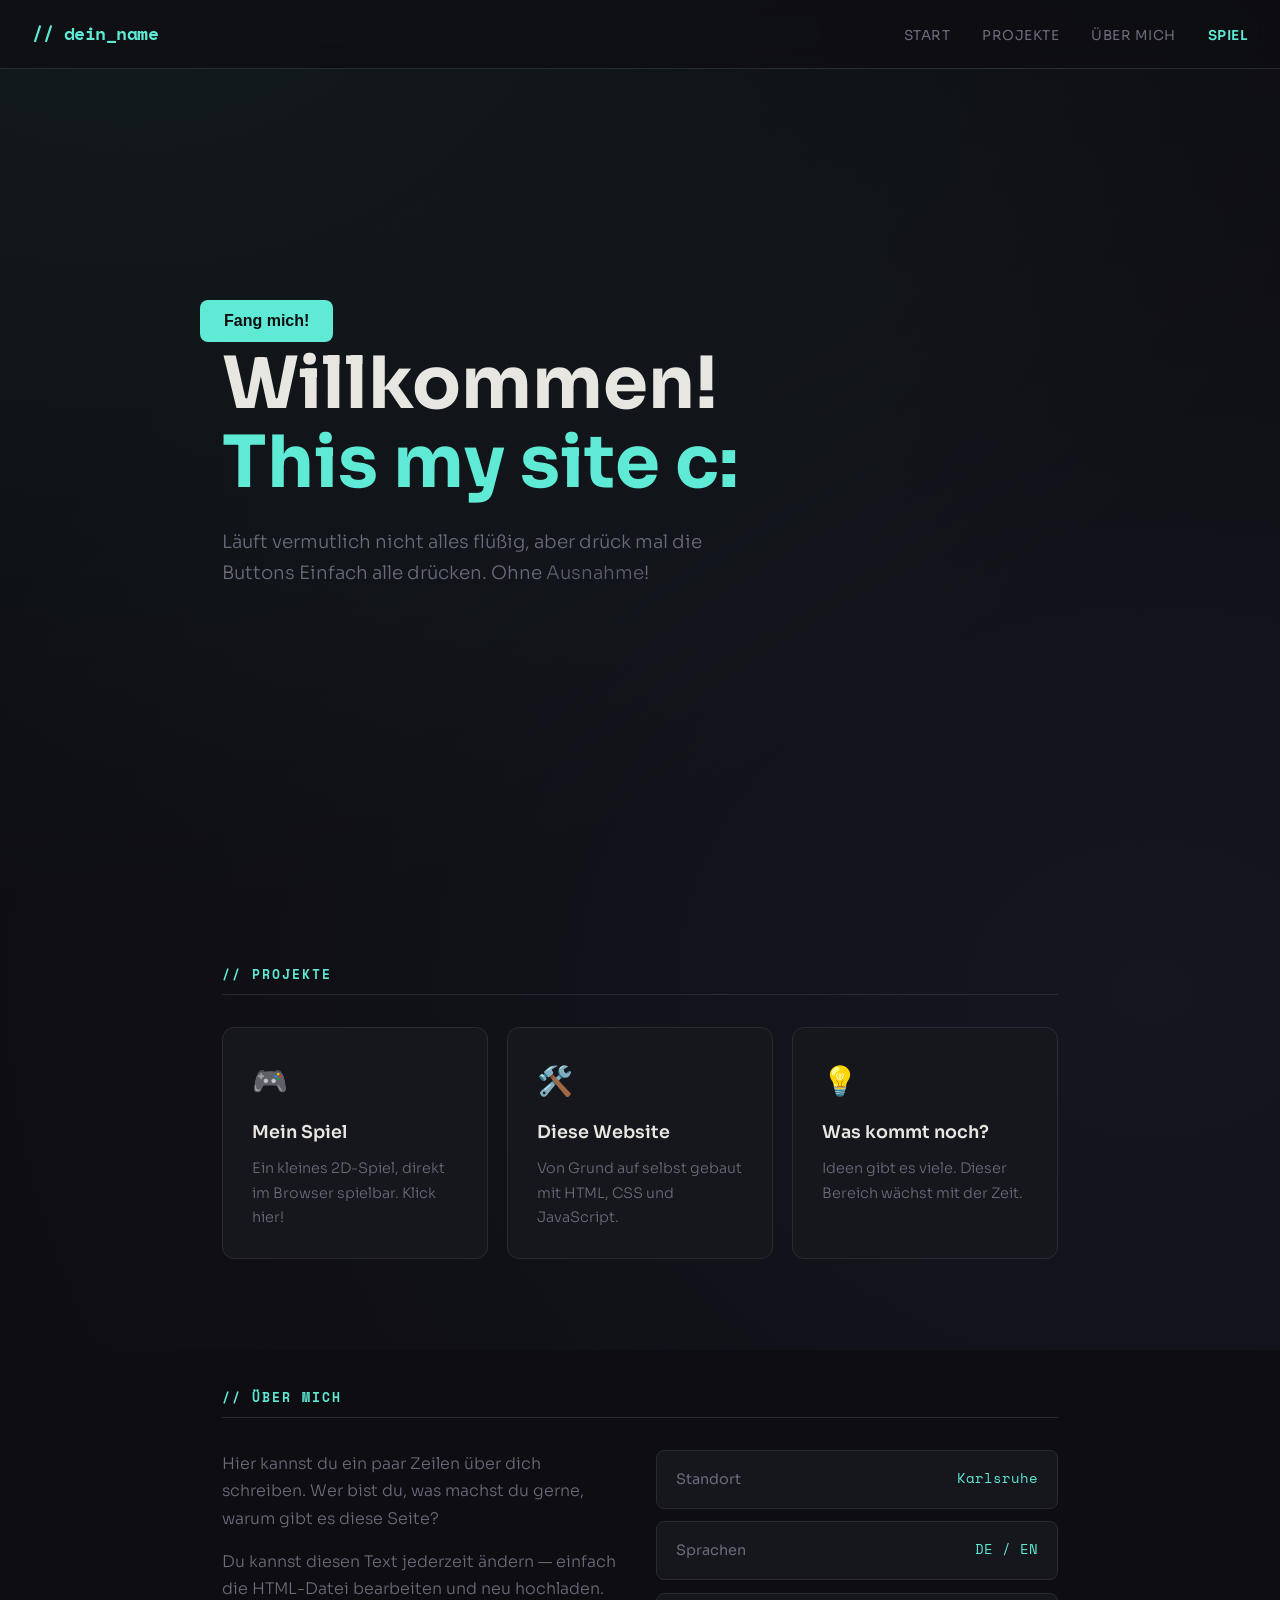
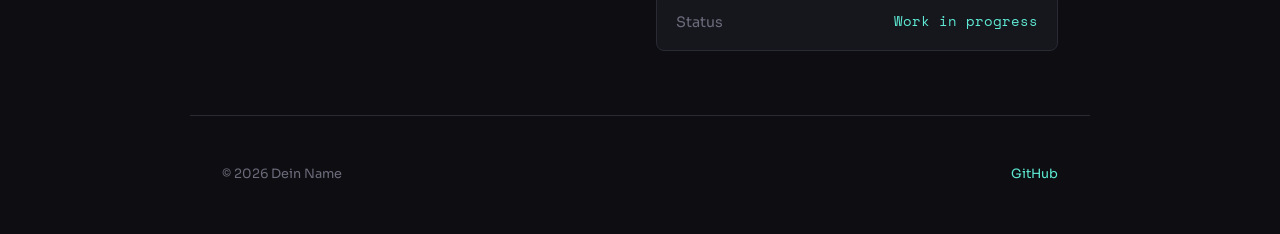
==== index.html @ e646f84d "Update index.html Shy-Button positions anpassung" ====
<!DOCTYPE html>
<html lang="de">
<head>
    <meta charset="UTF-8">
    <meta name="viewport" content="width=device-width, initial-scale=1.0">
    <title>Meine Seite</title>

    <!-- =============================================
         EXTERNE SCHRIFTARTEN
         Google Fonts laedt die Schriften von einem
         externen Server. Das ist ein Link, kein Download.
         ============================================= -->
    <link href="https://fonts.googleapis.com/css2?family=Sora:wght@300;400;600;700&family=Space+Mono:wght@400;700&display=swap" rel="stylesheet">

    <!-- =============================================
         EXTERNE CSS-DATEI
         Hier wird die Datei "style.css" eingebunden.
         Der Browser laedt sie automatisch und wendet
         alle Styles auf diese Seite an.
         
         href="style.css" bedeutet: Die Datei liegt im
         selben Ordner wie diese HTML-Datei.
         ============================================= -->
    <link rel="stylesheet" href="style.css">
</head>
<body>

    <!-- =============================================
         NAVIGATION
         Jeder Link verweist auf eine Stelle auf dieser
         Seite (z.B. #start) oder auf eine andere Datei
         (z.B. game.html).
         
         - href="#start"     = springt zum Element mit id="start" auf DIESER Seite
         - href="game.html"  = oeffnet eine ANDERE HTML-Datei
         ============================================= -->
    <nav>
        <div class="logo">// dein_name</div>
        <ul class="nav-links">
            <li><a href="#start">Start</a></li>
            <li><a href="#projekte">Projekte</a></li>
            <li><a href="#ueber">Über mich</a></li>
            <li><a href="game.html" class="nav-game-link">Spiel</a></li>
        </ul>
    </nav>

    <!-- Hero -->
    <div class="hero" id="start">
        <h1>
            Willkommen!<br>
            <span class="highlight">This my site c:</span>
        </h1>
        <p class="subtitle">
            Läuft vermutlich nicht alles flüßig, aber drück mal die Buttons
            Einfach alle drücken. Ohne <a href="drehum.html" style="text-decoration: none; opacity: 0.85; color: #6b6b7b;">Ausnahme</a>!
        </p>
    </div>
    
    <button class="shy-button" style="padding: 12px 24px; background: #5eead4; color: #0e0e12; border: none; border-radius: 8px; font-size: 1rem; font-weight: 600; cursor: pointer; top: 300px; left: 200px;">
    Fang mich!
    </button>
    
    <!-- Projekte -->
    <section id="projekte">
        <h2>// Projekte</h2>
        <div class="card-grid">

            <!-- =============================================
                 VERLINKUNG ZU EINER ANDEREN SEITE
                 Diese Karte ist klickbar und fuehrt zu game.html.
                 Das <a>-Tag umschliesst die ganze Karte.
                 ============================================= -->
            <a href="game.html" class="card card-link">
                <div class="icon">🎮</div>
                <h3>Mein Spiel</h3>
                <p>Ein kleines 2D-Spiel, direkt im Browser spielbar. Klick hier!</p>
            </a>

            <div class="card">
                <div class="icon">🛠️</div>
                <h3>Diese Website</h3>
                <p>Von Grund auf selbst gebaut mit HTML, CSS und JavaScript.</p>
            </div>

            <div class="card">
                <div class="icon">💡</div>
                <h3>Was kommt noch?</h3>
                <p>Ideen gibt es viele. Dieser Bereich wächst mit der Zeit.</p>
            </div>
        </div>
    </section>

    <!-- Ueber mich -->
    <section id="ueber">
        <h2>// Über mich</h2>
        <div class="about-content">
            <div class="about-text">
                <p>
                    Hier kannst du ein paar Zeilen über dich schreiben.
                    Wer bist du, was machst du gerne, warum gibt es diese Seite?
                </p>
                <p>
                    Du kannst diesen Text jederzeit ändern —
                    einfach die HTML-Datei bearbeiten und neu hochladen.
                </p>
            </div>
            <div class="fact-list">
                <div class="fact">
                    <span class="label">Standort</span>
                    <span class="value">Karlsruhe</span>
                </div>
                <div class="fact">
                    <span class="label">Sprachen</span>
                    <span class="value">DE / EN</span>
                </div>
                <div class="fact">
                    <span class="label">Status</span>
                    <span class="value">Work in progress</span>
                </div>
            </div>
        </div>
    </section>

    <!-- Footer -->
    <footer>
        <span>&copy; 2026 Dein Name</span>
        <a href="https://github.com/NikosCHMBR" target="_blank">GitHub</a>
    </footer>

    <!-- =============================================
         EXTERNE JAVASCRIPT-DATEI
         Diese Zeile laedt "script.js" und fuehrt den
         Code darin aus.
         
         WICHTIG: Das <script>-Tag steht am ENDE des <body>,
         damit der Browser zuerst die ganze Seite aufbaut
         und erst danach das JavaScript ausfuehrt.
         Wuerde es im <head> stehen, koennte das Script
         die HTML-Elemente noch nicht finden.
         ============================================= -->
    <script src="script.js"></script>
</body>
</html>
---- style.css ----
/* ==============================================
   STYLE.CSS — Das zentrale Stylesheet deiner Seite
   ================================================
   
   Diese Datei kontrolliert das gesamte Aussehen
   deiner Website. Sie wird von jeder HTML-Seite
   eingebunden, die diesen Stil verwenden soll:
   
       <link rel="stylesheet" href="style.css">
   
   VORTEIL: Wenn du hier eine Farbe aenderst, aendert
   sie sich auf ALLEN Seiten gleichzeitig. Du musst
   nicht jede HTML-Datei einzeln anfassen.
   ================================================ */


/* ==============================================
   CSS-VARIABLEN
   ================================================
   Definiere Farben einmal, benutze sie ueberall.
   Um das Farbschema deiner ganzen Seite zu aendern,
   musst du nur diese Werte hier anpassen.
   
   Verwendung im Code: color: var(--accent);
   ================================================ */
:root {
    --bg: #0e0e12;
    --text: #e8e6e1;
    --accent: #5eead4;
    --accent-dim: #2dd4a820;
    --card-bg: #16161d;
    --card-border: #2a2a35;
    --subtle: #6b6b7b;
}


/* ==============================================
   GRUNDEINSTELLUNGEN (RESET)
   ================================================
   Jeder Browser hat eigene Standard-Abstände.
   Dieses Reset sorgt dafuer, dass deine Seite
   ueberall gleich aussieht.
   ================================================ */
* {
    margin: 0;
    padding: 0;
    box-sizing: border-box;
}

body {
    font-family: 'Sora', sans-serif;
    background: var(--bg);
    color: var(--text);
    line-height: 1.7;
    min-height: 100vh;
    overflow-x: hidden;
}


/* ==============================================
   HINTERGRUND-EFFEKT
   ================================================
   Ein dezenter, sich langsam bewegender Farbverlauf
   hinter dem gesamten Seiteninhalt. Rein dekorativ.
   Kannst du entfernen, wenn du es schlichter willst.
   ================================================ */
body::before {
    content: '';
    position: fixed;
    top: -50%;
    left: -50%;
    width: 200%;
    height: 200%;
    background: radial-gradient(ellipse at 30% 20%, #5eead410 0%, transparent 50%),
                radial-gradient(ellipse at 70% 80%, #818cf810 0%, transparent 50%);
    z-index: -1;
    animation: drift 20s ease-in-out infinite alternate;
}

@keyframes drift {
    from { transform: translate(0, 0) rotate(0deg); }
    to { transform: translate(30px, -20px) rotate(3deg); }
}


/* ==============================================
   NAVIGATION
   ================================================
   Die Navigationsleiste ist "fixed" — sie bleibt
   oben stehen, auch wenn der Nutzer scrollt.
   "backdrop-filter: blur" erzeugt den Glaseffekt.
   ================================================ */
nav {
    position: fixed;
    top: 0;
    width: 100%;
    padding: 1.2rem 2rem;
    display: flex;
    justify-content: space-between;
    align-items: center;
    background: #0e0e12cc;
    backdrop-filter: blur(12px);
    border-bottom: 1px solid var(--card-border);
    z-index: 100;
}

.logo {
    font-family: 'Space Mono', monospace;
    font-weight: 700;
    font-size: 1.1rem;
    color: var(--accent);
    letter-spacing: -0.5px;
}

.nav-links {
    display: flex;
    gap: 2rem;
    list-style: none;
}

.nav-links a {
    color: var(--subtle);
    text-decoration: none;
    font-size: 0.85rem;
    font-weight: 400;
    letter-spacing: 0.5px;
    text-transform: uppercase;
    transition: color 0.3s;
}

.nav-links a:hover {
    color: var(--accent);
}

/* Spezieller Stil fuer den "Spiel"-Link in der Navigation */
.nav-game-link {
    color: var(--accent) !important;
    font-weight: 600 !important;
}


/* ==============================================
   HERO-BEREICH (Startseite, erster Eindruck)
   ================================================
   Der grosse Begrüssungsbereich, den Besucher
   zuerst sehen. "min-height: 100vh" bedeutet,
   dass er mindestens so hoch ist wie das Fenster.
   ================================================ */
.hero {
    min-height: 100vh;
    display: flex;
    flex-direction: column;
    justify-content: center;
    padding: 6rem 2rem 4rem;
    max-width: 900px;
    margin: 0 auto;
}

.hero .greeting {
    font-family: 'Space Mono', monospace;
    font-size: 0.9rem;
    color: var(--accent);
    margin-bottom: 1rem;
    opacity: 0;
    animation: fadeUp 0.6s ease forwards 0.2s;
}

.hero h1 {
    font-size: clamp(2.5rem, 6vw, 4.5rem);
    font-weight: 700;
    line-height: 1.1;
    margin-bottom: 1.5rem;
    opacity: 0;
    animation: fadeUp 0.6s ease forwards 0.4s;
}

.hero h1 .highlight {
    color: var(--accent);
}

.hero .subtitle {
    font-size: 1.15rem;
    color: var(--subtle);
    max-width: 550px;
    font-weight: 300;
    opacity: 0;
    animation: fadeUp 0.6s ease forwards 0.6s;
}

/* Einblende-Animation: Element gleitet von unten rein */
@keyframes fadeUp {
    from {
        opacity: 0;
        transform: translateY(20px);
    }
    to {
        opacity: 1;
        transform: translateY(0);
    }
}


/* ==============================================
   SEKTIONEN (wiederverwendbar)
   ================================================
   Jeder <section>-Block bekommt automatisch
   diese Abstände und maximale Breite.
   ================================================ */
section {
    max-width: 900px;
    margin: 0 auto;
    padding: 4rem 2rem;
}

section h2 {
    font-family: 'Space Mono', monospace;
    font-size: 0.8rem;
    text-transform: uppercase;
    letter-spacing: 2px;
    color: var(--accent);
    margin-bottom: 2rem;
    padding-bottom: 0.5rem;
    border-bottom: 1px solid var(--card-border);
}


/* ==============================================
   KARTEN-GRID
   ================================================
   "auto-fit" sorgt dafuer, dass sich die Karten
   automatisch an die Bildschirmbreite anpassen.
   Auf einem schmalen Handy stehen sie untereinander,
   auf einem breiten Bildschirm nebeneinander.
   ================================================ */
.card-grid {
    display: grid;
    grid-template-columns: repeat(auto-fit, minmax(260px, 1fr));
    gap: 1.2rem;
}

.card {
    background: var(--card-bg);
    border: 1px solid var(--card-border);
    border-radius: 12px;
    padding: 1.8rem;
    transition: transform 0.3s, border-color 0.3s, box-shadow 0.3s;
}

.card:hover {
    transform: translateY(-4px);
    border-color: var(--accent);
    box-shadow: 0 8px 30px var(--accent-dim);
}

.card .icon {
    font-size: 1.8rem;
    margin-bottom: 0.8rem;
}

.card h3 {
    font-size: 1.1rem;
    font-weight: 600;
    margin-bottom: 0.5rem;
}

.card p {
    font-size: 0.9rem;
    color: var(--subtle);
    font-weight: 300;
}

/* Wenn eine Karte gleichzeitig ein Link ist (<a class="card">) */
.card-link {
    text-decoration: none;
    color: inherit;
    display: block;
    cursor: pointer;
}


/* ==============================================
   UEBER-MICH BEREICH
   ================================================ */
.about-content {
    display: grid;
    grid-template-columns: 1fr 1fr;
    gap: 2rem;
    align-items: start;
}

.about-text p {
    color: var(--subtle);
    font-weight: 300;
    margin-bottom: 1rem;
}

.fact-list {
    display: flex;
    flex-direction: column;
    gap: 0.8rem;
}

.fact {
    background: var(--card-bg);
    border: 1px solid var(--card-border);
    border-radius: 8px;
    padding: 1rem 1.2rem;
    display: flex;
    justify-content: space-between;
    font-size: 0.9rem;
}

.fact .label {
    color: var(--subtle);
}

.fact .value {
    color: var(--accent);
    font-family: 'Space Mono', monospace;
    font-size: 0.85rem;
}


/* ==============================================
   FOOTER
   ================================================ */
footer {
    max-width: 900px;
    margin: 0 auto;
    padding: 3rem 2rem;
    border-top: 1px solid var(--card-border);
    display: flex;
    justify-content: space-between;
    align-items: center;
    font-size: 0.8rem;
    color: var(--subtle);
}

footer a {
    color: var(--accent);
    text-decoration: none;
}


/* ==============================================
   ZURUECK-LINK (fuer Unterseiten wie game.html)
   ================================================ */
.back-link {
    display: inline-block;
    color: var(--accent);
    text-decoration: none;
    font-family: 'Space Mono', monospace;
    font-size: 0.85rem;
    margin-bottom: 2rem;
    transition: opacity 0.3s;
}

.back-link:hover {
    opacity: 0.7;
}


/* ==============================================
   SEITEN-CONTAINER (fuer Unterseiten)
   ================================================
   Einfacher zentrierter Container mit Abstand
   nach oben (wegen der fixen Navigation).
   ================================================ */
.page-container {
    max-width: 900px;
    margin: 0 auto;
    padding: 7rem 2rem 4rem;
}

.page-container h1 {
    font-size: 2rem;
    margin-bottom: 1rem;
}

.page-container p {
    color: var(--subtle);
    font-weight: 300;
}

/* Scheuer Button: sanftes Gleiten statt hartem Springen */
.shy-button {
    transition: left 0.3s ease, top 0.3s ease;
    z-index: 50;
}

/* ==============================================
   RESPONSIVE DESIGN
   ================================================
   @media-Regeln passen das Layout an kleinere
   Bildschirme an (z.B. Smartphones).
   640px ist ein gaengiger Breakpoint.
   ================================================ */
@media (max-width: 640px) {
    .nav-links {
        gap: 1rem;
    }
    .about-content {
        grid-template-columns: 1fr;
    }
    nav {
        padding: 1rem;
    }
}
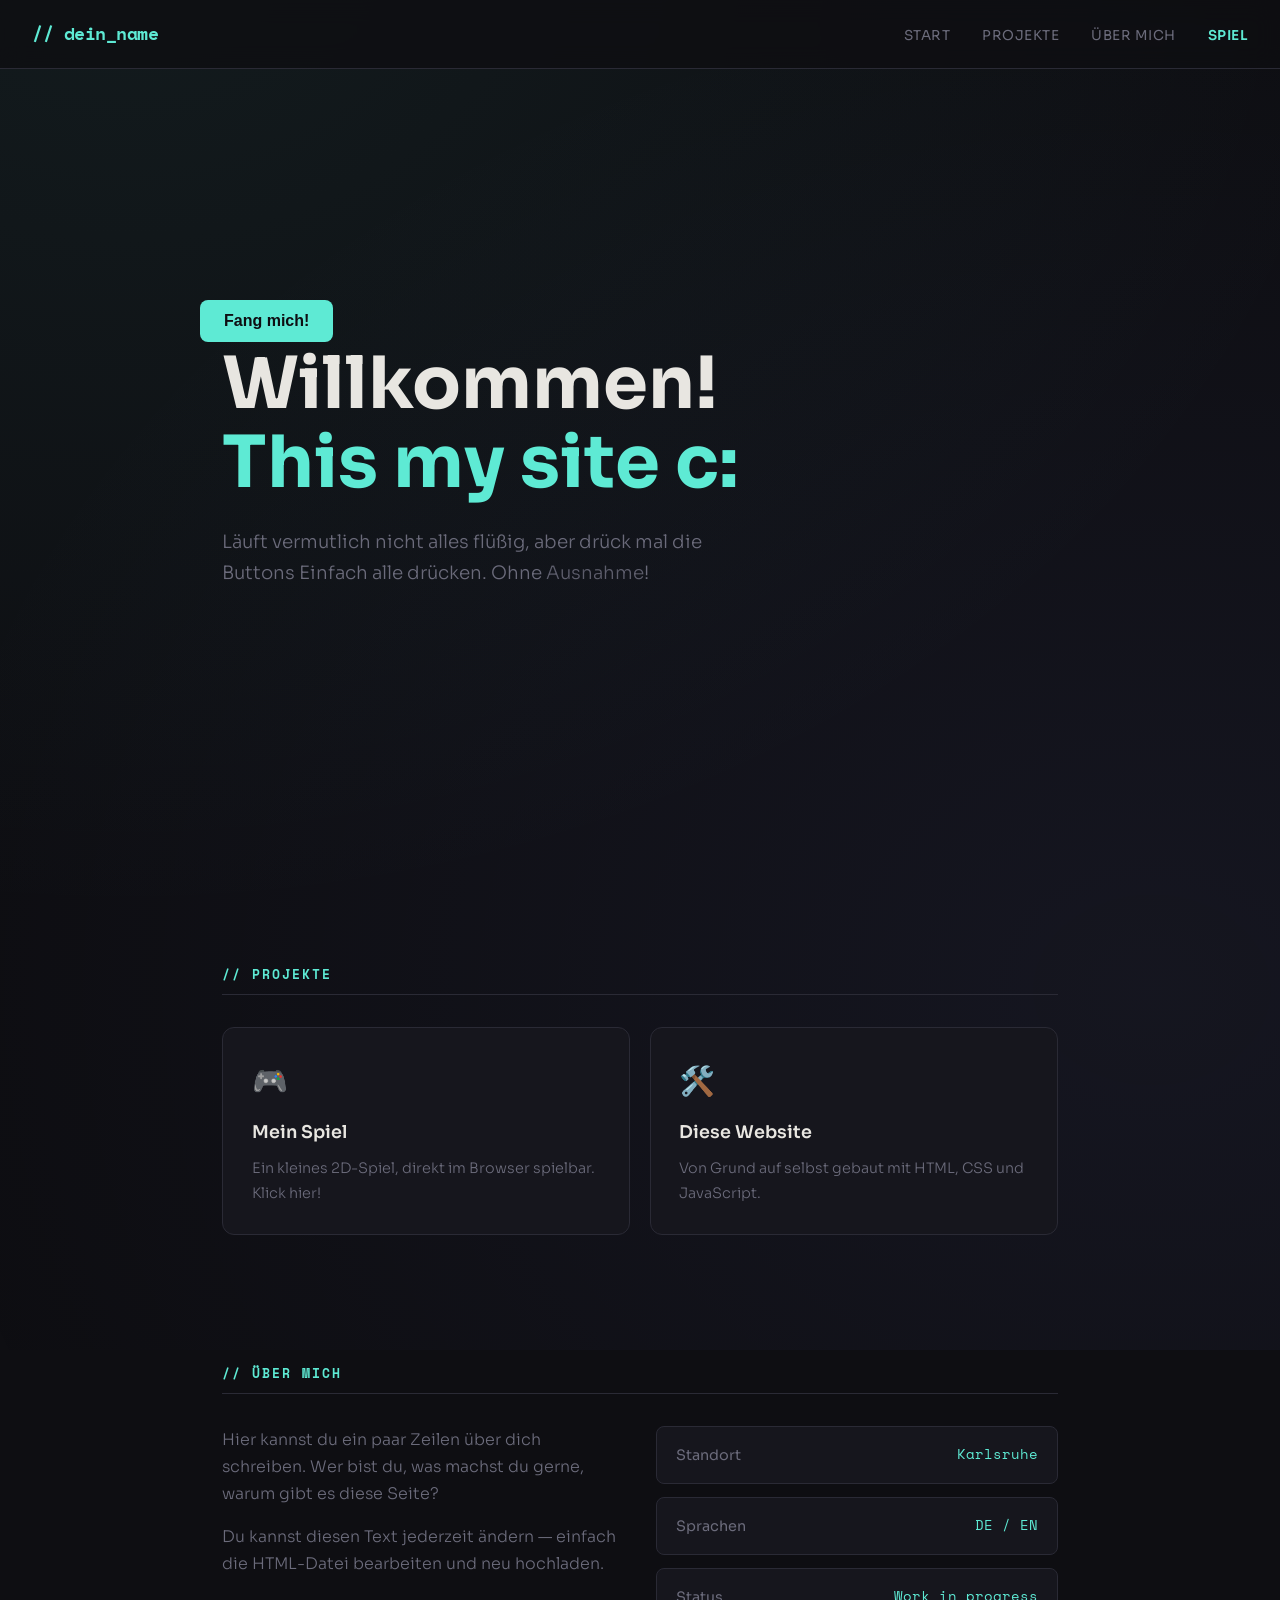
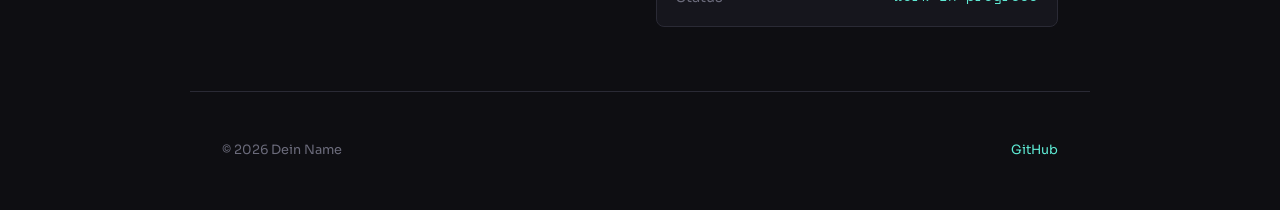
==== commit b481ed9b: "Update index.html Trying to make the last card a "shy button"" ====
--- a/index.html
+++ b/index.html
@@ -82,7 +82,7 @@
                 <p>Von Grund auf selbst gebaut mit HTML, CSS und JavaScript.</p>
             </div>
 
-            <div class="card">
+            <div class="card shy-button">
                 <div class="icon">💡</div>
                 <h3>Was kommt noch?</h3>
                 <p>Ideen gibt es viele. Dieser Bereich wächst mit der Zeit.</p>
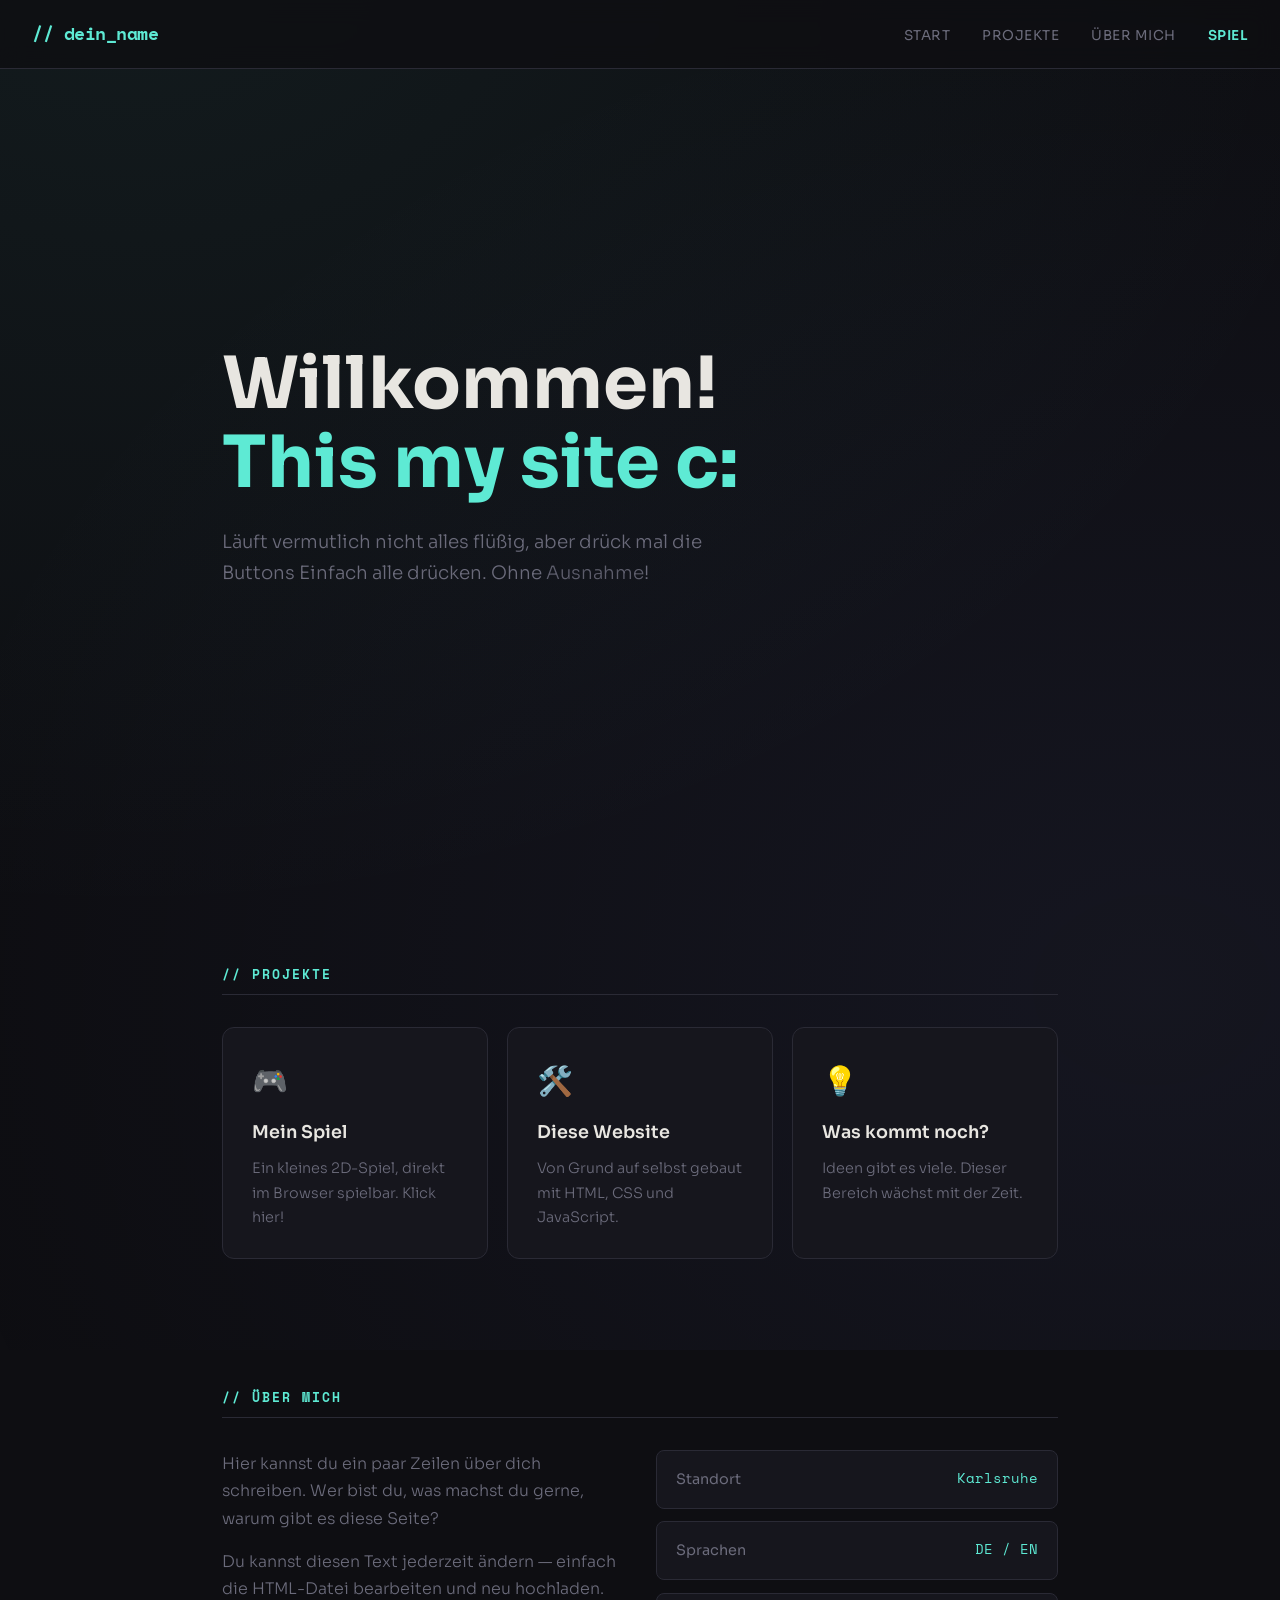
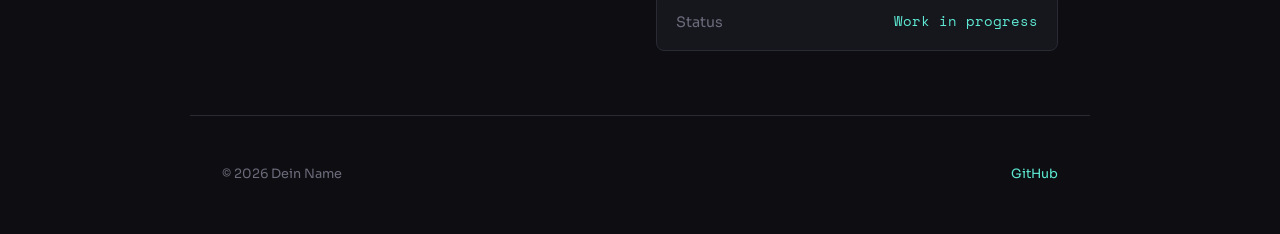
==== commit 81c5cd2a: "Update index.html Entfernen des "Fang mich" Test-Buttons." ====
--- a/index.html
+++ b/index.html
@@ -55,10 +55,6 @@
             Einfach alle drücken. Ohne <a href="drehum.html" style="text-decoration: none; opacity: 0.85; color: #6b6b7b;">Ausnahme</a>!
         </p>
     </div>
-    
-    <button class="shy-button" style="padding: 12px 24px; background: #5eead4; color: #0e0e12; border: none; border-radius: 8px; font-size: 1rem; font-weight: 600; cursor: pointer; top: 300px; left: 200px;">
-    Fang mich!
-    </button>
     
     <!-- Projekte -->
     <section id="projekte">
--- a/style.css
+++ b/style.css
@@ -388,6 +388,12 @@
     z-index: 50;
 }
 
+.shy-button {
+    transition: left 0.3s ease, top 0.3s ease, transform 0.3s ease, 
+                border-color 0.3s ease, box-shadow 0.3s ease;
+    z-index: 50;
+}
+
 /* ==============================================
    RESPONSIVE DESIGN
    ================================================
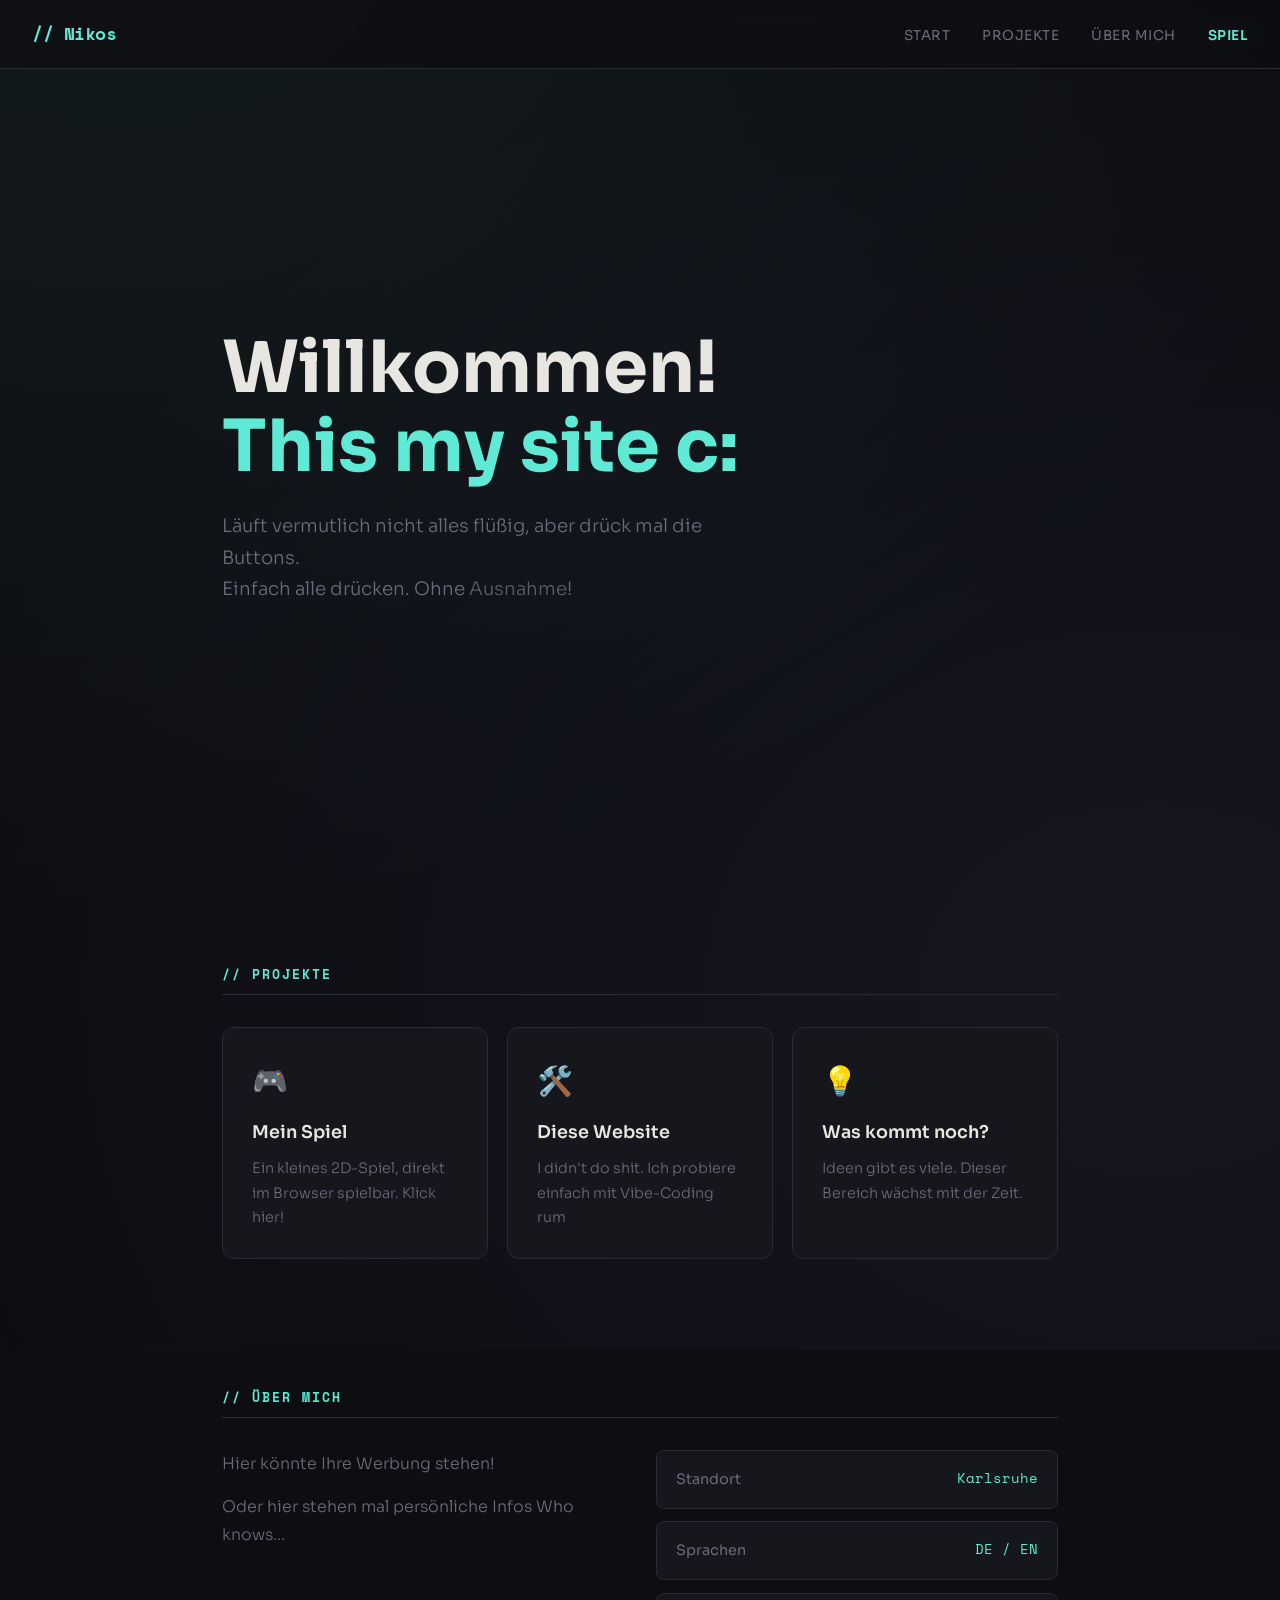
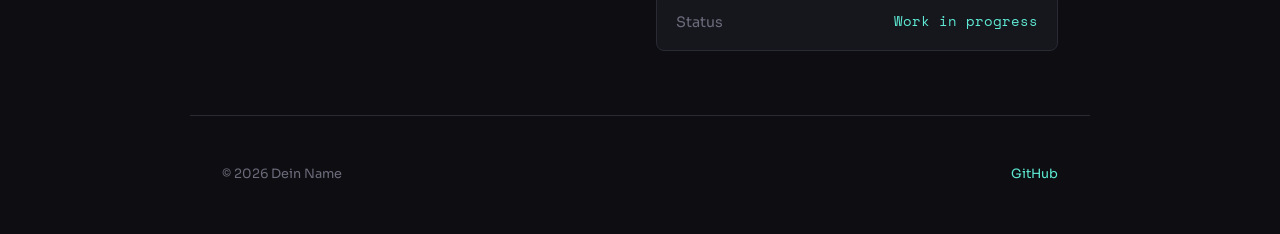
==== commit 01ffeca4: "Update index.html Some basic Text changes" ====
--- a/index.html
+++ b/index.html
@@ -3,7 +3,7 @@
 <head>
     <meta charset="UTF-8">
     <meta name="viewport" content="width=device-width, initial-scale=1.0">
-    <title>Meine Seite</title>
+    <title>Nikos Seite</title>
 
     <!-- =============================================
          EXTERNE SCHRIFTARTEN
@@ -35,7 +35,7 @@
          - href="game.html"  = oeffnet eine ANDERE HTML-Datei
          ============================================= -->
     <nav>
-        <div class="logo">// dein_name</div>
+        <div class="logo">// Nikos</div>
         <ul class="nav-links">
             <li><a href="#start">Start</a></li>
             <li><a href="#projekte">Projekte</a></li>
@@ -51,7 +51,7 @@
             <span class="highlight">This my site c:</span>
         </h1>
         <p class="subtitle">
-            Läuft vermutlich nicht alles flüßig, aber drück mal die Buttons
+            Läuft vermutlich nicht alles flüßig, aber drück mal die Buttons.<br>
             Einfach alle drücken. Ohne <a href="drehum.html" style="text-decoration: none; opacity: 0.85; color: #6b6b7b;">Ausnahme</a>!
         </p>
     </div>
@@ -75,7 +75,7 @@
             <div class="card">
                 <div class="icon">🛠️</div>
                 <h3>Diese Website</h3>
-                <p>Von Grund auf selbst gebaut mit HTML, CSS und JavaScript.</p>
+                <p>I didn't do shit. Ich probiere einfach mit Vibe-Coding rum</p>
             </div>
 
             <div class="card shy-button">
@@ -92,12 +92,11 @@
         <div class="about-content">
             <div class="about-text">
                 <p>
-                    Hier kannst du ein paar Zeilen über dich schreiben.
-                    Wer bist du, was machst du gerne, warum gibt es diese Seite?
+                    Hier könnte Ihre Werbung stehen!
                 </p>
                 <p>
-                    Du kannst diesen Text jederzeit ändern —
-                    einfach die HTML-Datei bearbeiten und neu hochladen.
+                    Oder hier stehen mal persönliche Infos
+                    Who knows...
                 </p>
             </div>
             <div class="fact-list">
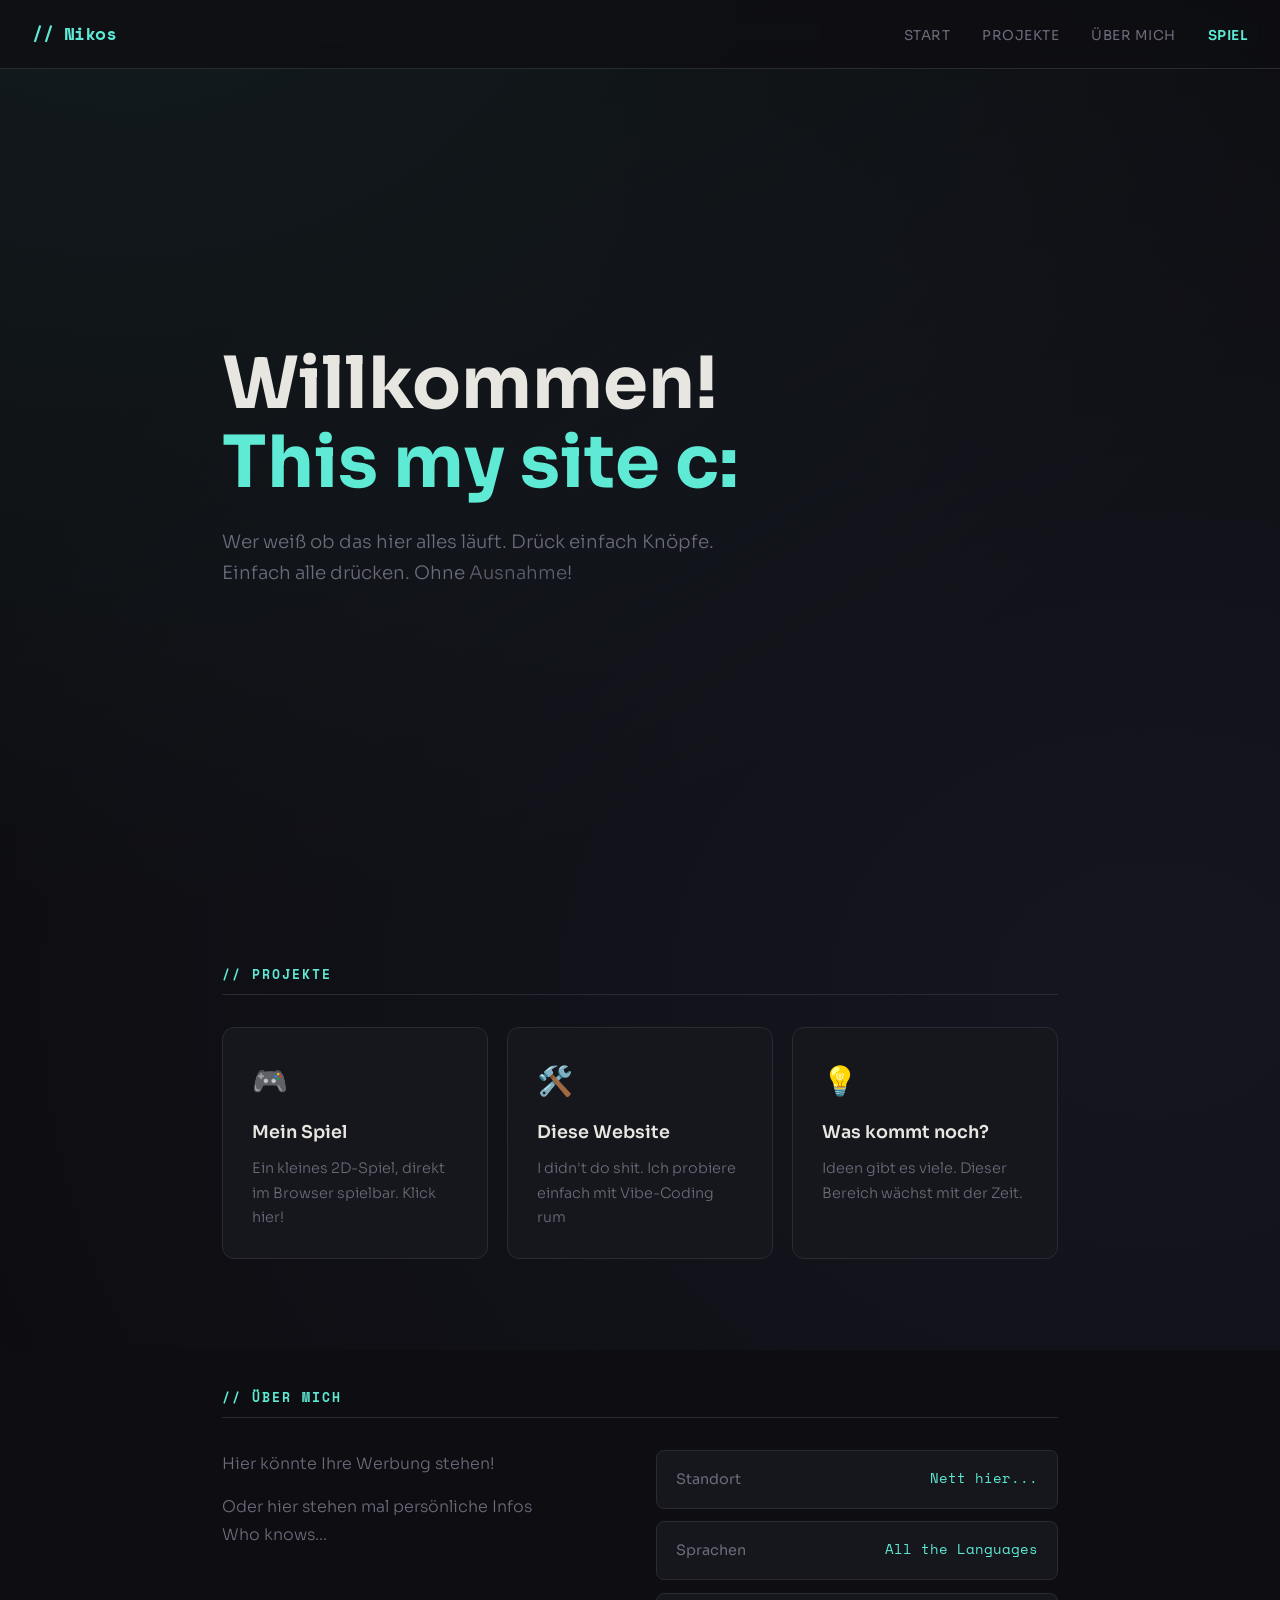
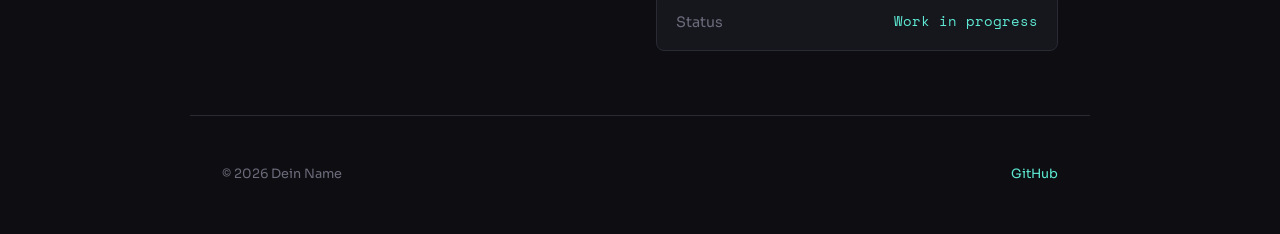
==== commit cc45c510: "Update index.html Mehr Text changes" ====
--- a/index.html
+++ b/index.html
@@ -51,7 +51,7 @@
             <span class="highlight">This my site c:</span>
         </h1>
         <p class="subtitle">
-            Läuft vermutlich nicht alles flüßig, aber drück mal die Buttons.<br>
+            Wer weiß ob das hier alles läuft. Drück einfach Knöpfe.<br>
             Einfach alle drücken. Ohne <a href="drehum.html" style="text-decoration: none; opacity: 0.85; color: #6b6b7b;">Ausnahme</a>!
         </p>
     </div>
@@ -95,18 +95,18 @@
                     Hier könnte Ihre Werbung stehen!
                 </p>
                 <p>
-                    Oder hier stehen mal persönliche Infos
+                    Oder hier stehen mal persönliche Infos<br>
                     Who knows...
                 </p>
             </div>
             <div class="fact-list">
                 <div class="fact">
                     <span class="label">Standort</span>
-                    <span class="value">Karlsruhe</span>
+                    <span class="value">Nett hier...</span>
                 </div>
                 <div class="fact">
                     <span class="label">Sprachen</span>
-                    <span class="value">DE / EN</span>
+                    <span class="value">All the Languages</span>
                 </div>
                 <div class="fact">
                     <span class="label">Status</span>
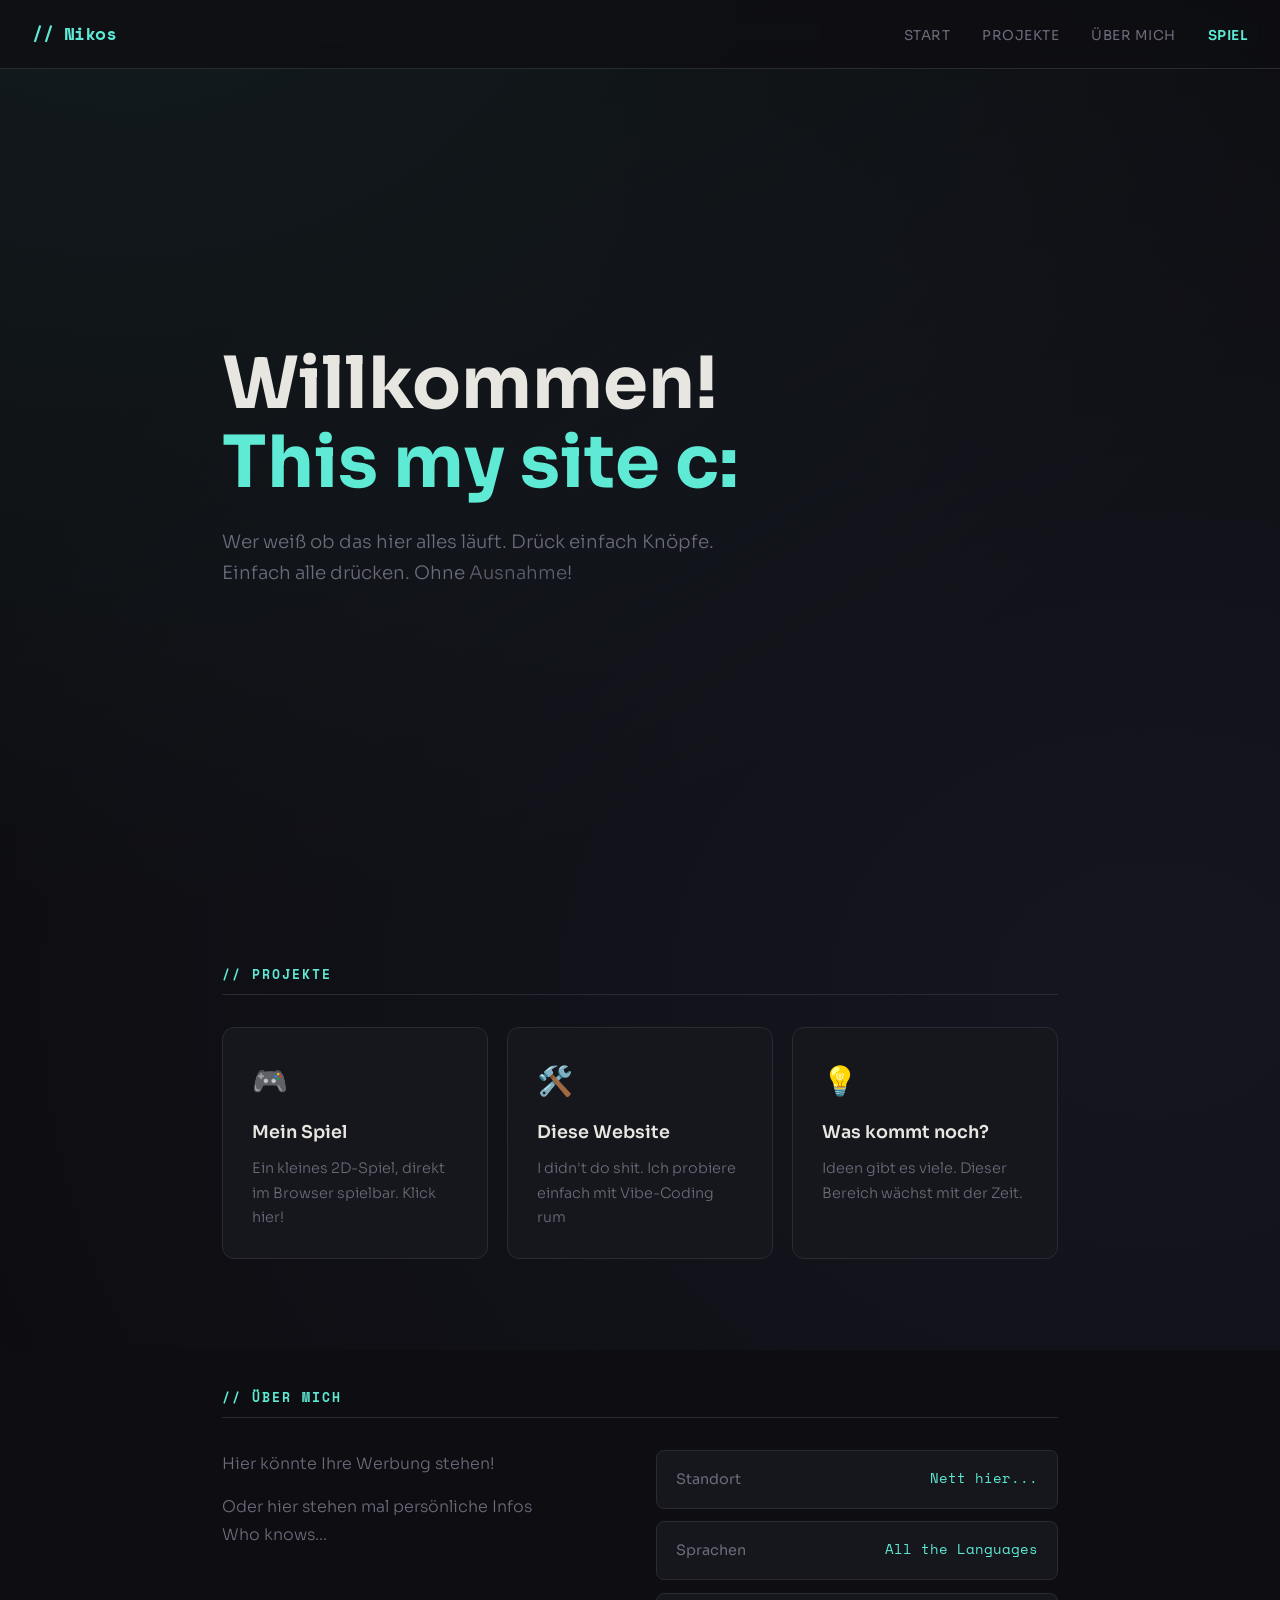
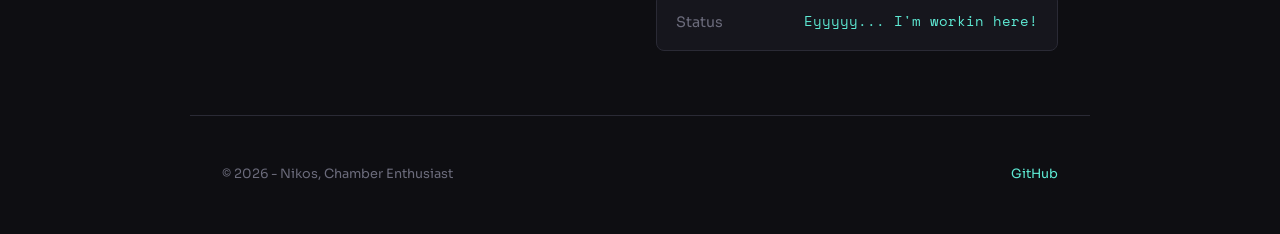
==== commit 0ab86e0f: "Update index.html" ====
--- a/index.html
+++ b/index.html
@@ -110,7 +110,7 @@
                 </div>
                 <div class="fact">
                     <span class="label">Status</span>
-                    <span class="value">Work in progress</span>
+                    <span class="value">Eyyyyy... I'm workin here!</span>
                 </div>
             </div>
         </div>
@@ -118,7 +118,7 @@
 
     <!-- Footer -->
     <footer>
-        <span>&copy; 2026 Dein Name</span>
+        <span>&copy; 2026 - Nikos, Chamber Enthusiast</span>
         <a href="https://github.com/NikosCHMBR" target="_blank">GitHub</a>
     </footer>
 
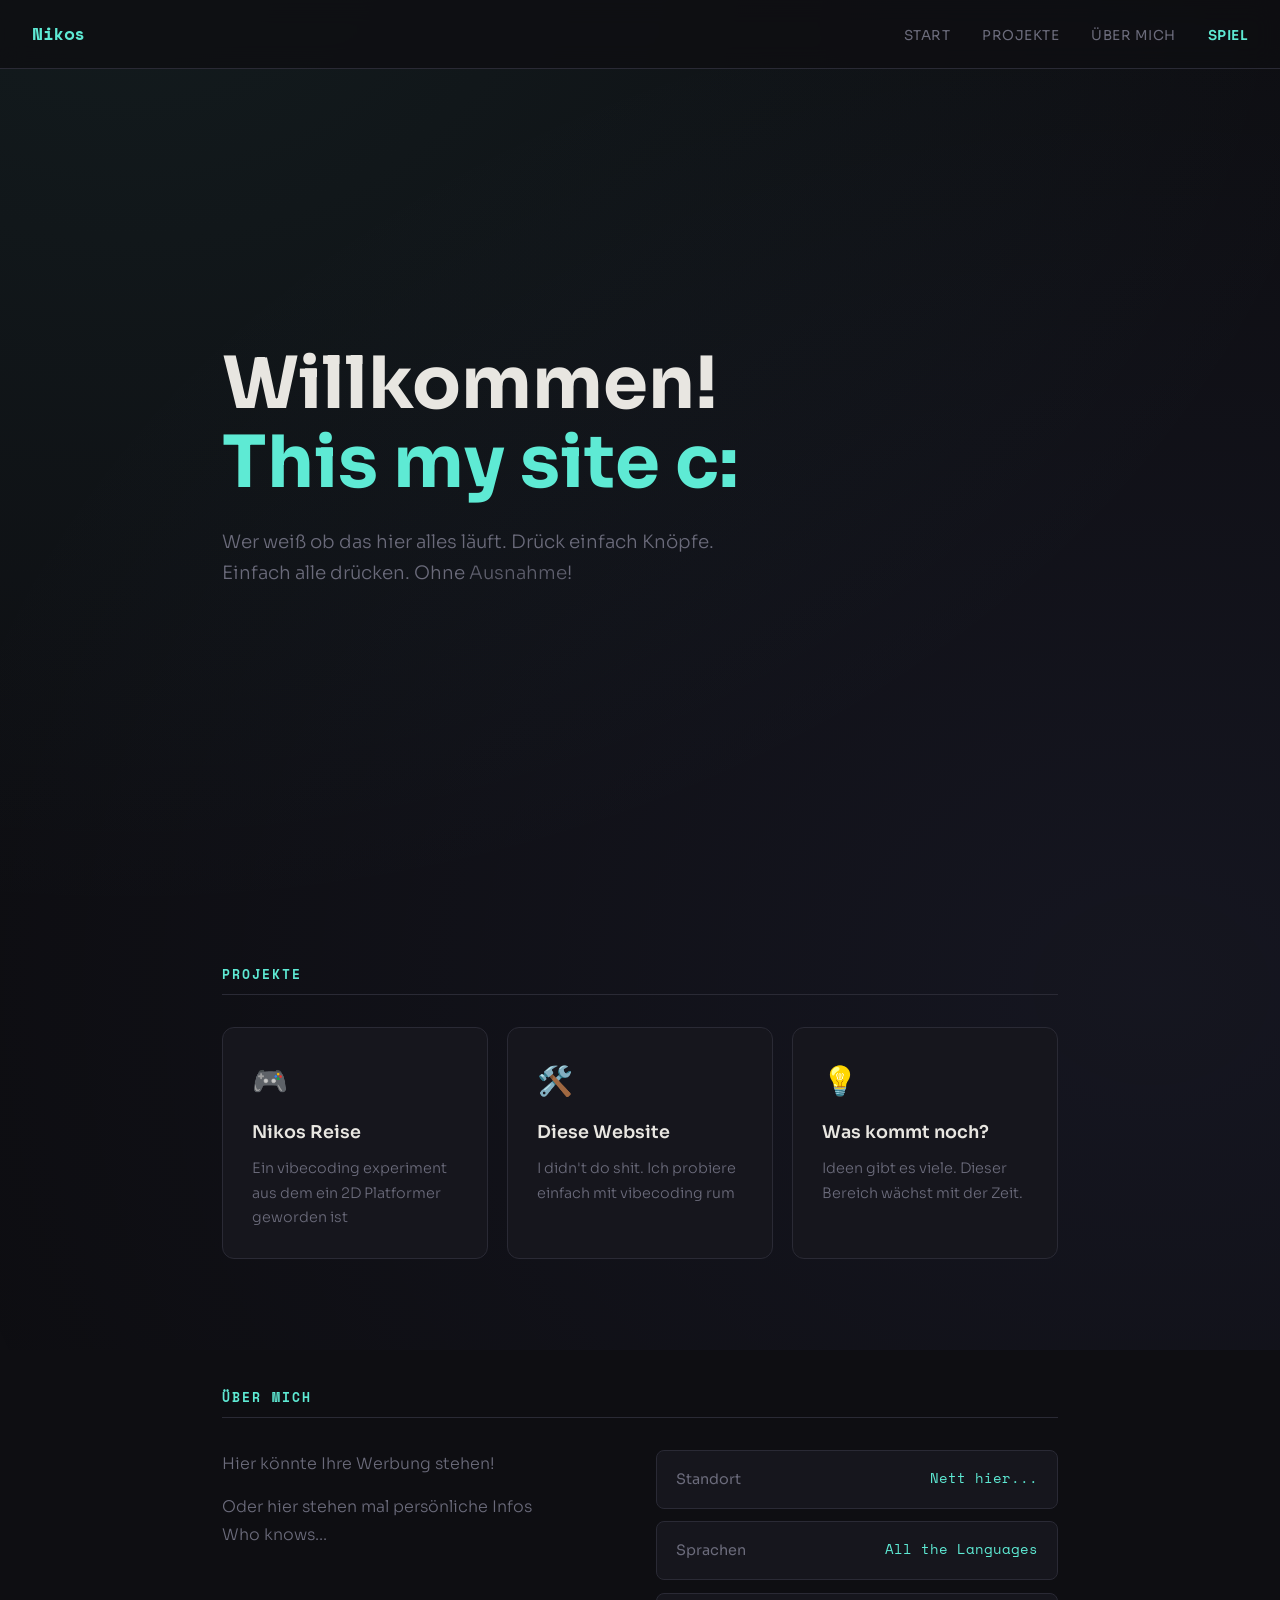
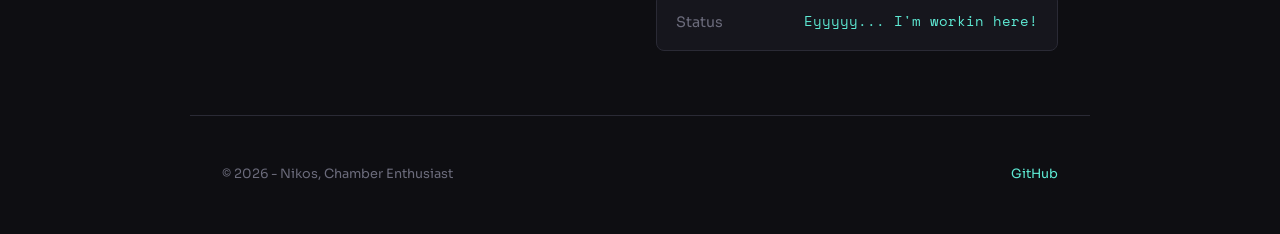
==== commit 15994eda: "Update index.html Text-Anpassungen auf der Main Page" ====
--- a/index.html
+++ b/index.html
@@ -35,7 +35,7 @@
          - href="game.html"  = oeffnet eine ANDERE HTML-Datei
          ============================================= -->
     <nav>
-        <div class="logo">// Nikos</div>
+        <div class="logo">Nikos</div>
         <ul class="nav-links">
             <li><a href="#start">Start</a></li>
             <li><a href="#projekte">Projekte</a></li>
@@ -58,7 +58,7 @@
     
     <!-- Projekte -->
     <section id="projekte">
-        <h2>// Projekte</h2>
+        <h2>Projekte</h2>
         <div class="card-grid">
 
             <!-- =============================================
@@ -68,14 +68,14 @@
                  ============================================= -->
             <a href="game.html" class="card card-link">
                 <div class="icon">🎮</div>
-                <h3>Mein Spiel</h3>
-                <p>Ein kleines 2D-Spiel, direkt im Browser spielbar. Klick hier!</p>
+                <h3>Nikos Reise</h3>
+                <p>Ein vibecoding experiment aus dem ein 2D Platformer geworden ist</p>
             </a>
 
             <div class="card">
                 <div class="icon">🛠️</div>
                 <h3>Diese Website</h3>
-                <p>I didn't do shit. Ich probiere einfach mit Vibe-Coding rum</p>
+                <p>I didn't do shit. Ich probiere einfach mit vibecoding rum</p>
             </div>
 
             <div class="card shy-button">
@@ -88,7 +88,7 @@
 
     <!-- Ueber mich -->
     <section id="ueber">
-        <h2>// Über mich</h2>
+        <h2>Über mich</h2>
         <div class="about-content">
             <div class="about-text">
                 <p>
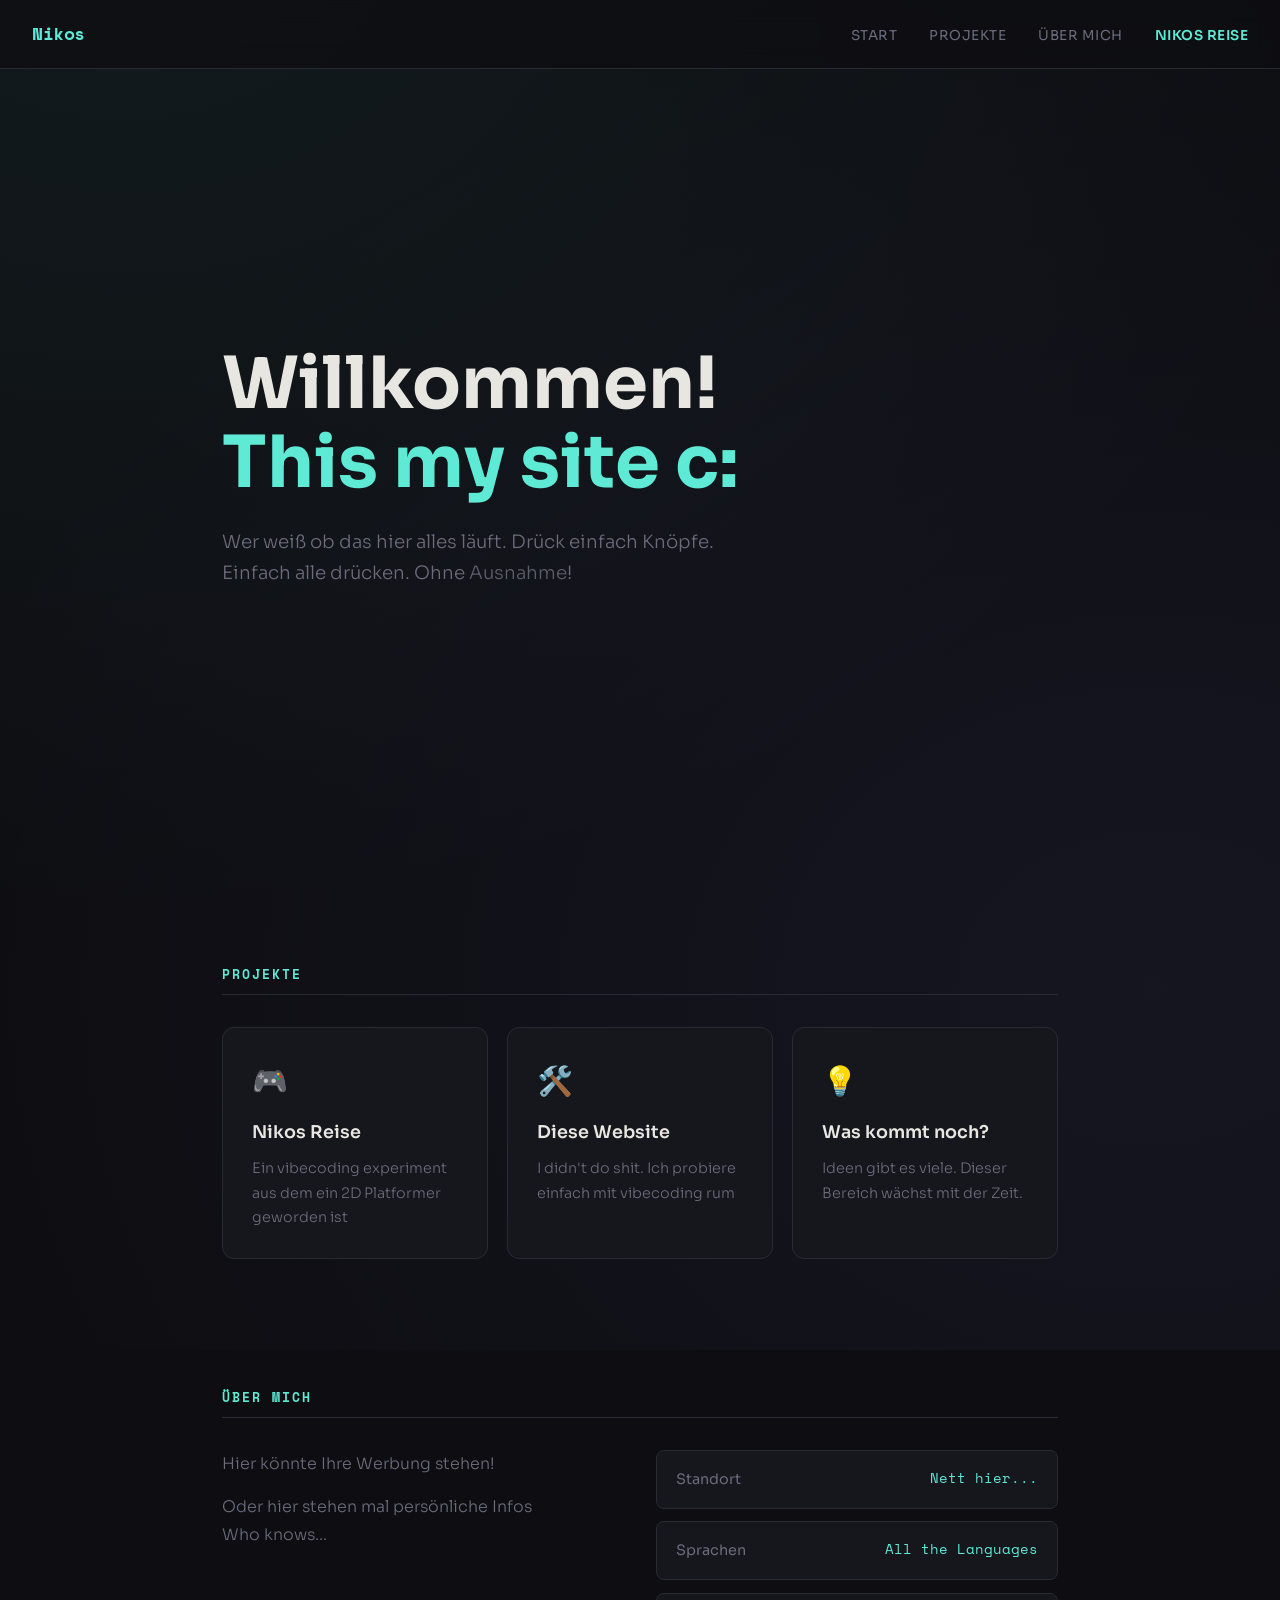
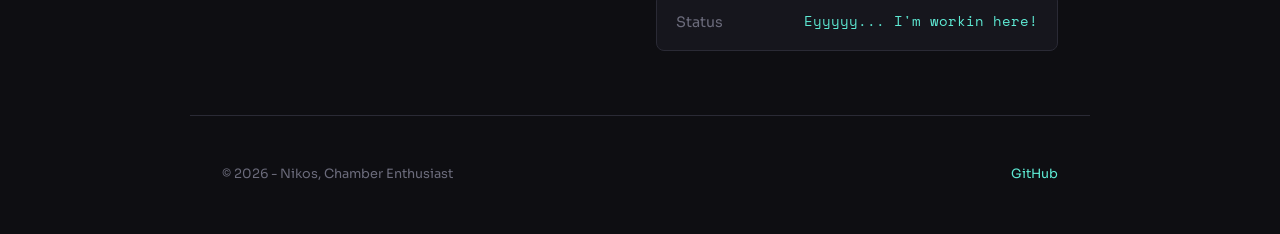
==== commit e230b24b: "Update index.html Temp name für Game: Nikos Reise" ====
--- a/index.html
+++ b/index.html
@@ -40,7 +40,7 @@
             <li><a href="#start">Start</a></li>
             <li><a href="#projekte">Projekte</a></li>
             <li><a href="#ueber">Über mich</a></li>
-            <li><a href="game.html" class="nav-game-link">Spiel</a></li>
+            <li><a href="game.html" class="nav-game-link">Nikos Reise</a></li>
         </ul>
     </nav>
 
